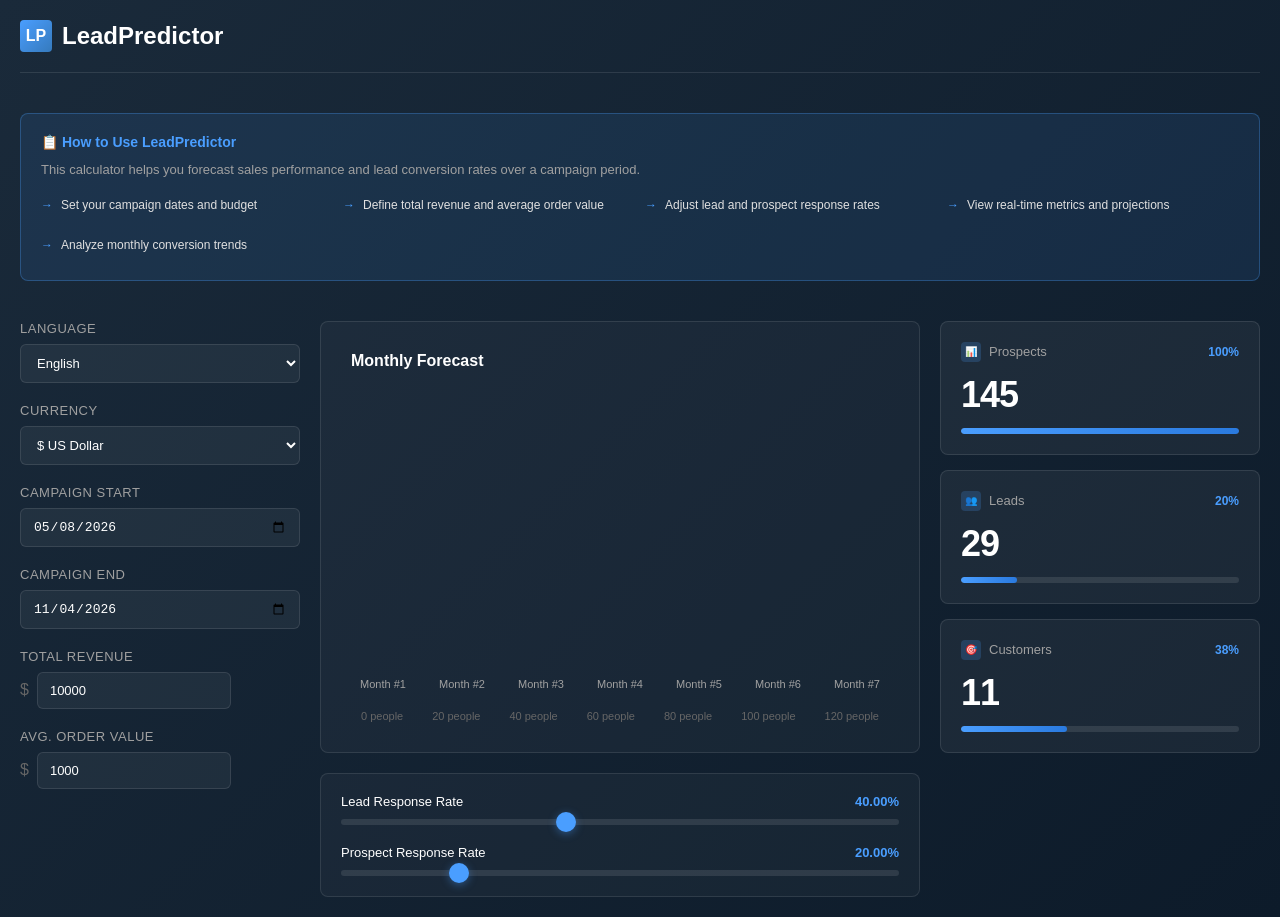
==== index.html @ 4d607fdd "Add: Extracted CSS, JavaScript and HTML into separate files" ====
<!DOCTYPE html>
<html lang="en">
<head>
    <meta charset="UTF-8">
    <meta name="viewport" content="width=device-width, initial-scale=1.0">
    <title>LeadPredictor - Sales Forecast Calculator</title>
    <link rel="stylesheet" href="index.css">
</head>
<body>
    <div class="container">
        <!-- Header -->
        <div class="header">
            <div class="header-icon">LP</div>
            <div class="header-title">LeadPredictor</div>
        </div>

        <!-- Instructions -->
        <div class="instructions-panel">
            <div class="instructions-title">📋 How to Use LeadPredictor</div>
            <div class="instructions-text">
                This calculator helps you forecast sales performance and lead conversion rates over a campaign period.
            </div>
            <ul class="instructions-list">
                <li>Set your campaign dates and budget</li>
                <li>Define total revenue and average order value</li>
                <li>Adjust lead and prospect response rates</li>
                <li>View real-time metrics and projections</li>
                <li>Analyze monthly conversion trends</li>
            </ul>
        </div>

        <!-- Left Panel: Controls -->
        <div class="left-panel">
            <div class="form-group">
                <label>Language</label>
                <select id="language">
                    <option value="en">English</option>
                    <option value="bg">Български</option>
                    <option value="de">Deutsch</option>
                </select>
            </div>

            <div class="form-group">
                <label>Currency</label>
                <select id="currency">
                    <option value="USD">$ US Dollar</option>
                    <option value="EUR">€ Euro</option>
                    <option value="GBP">£ British Pound</option>
                </select>
            </div>

            <div class="form-group">
                <label>Campaign Start</label>
                <input type="date" id="startDate" value="2026-05-08">
            </div>

            <div class="form-group">
                <label>Campaign End</label>
                <input type="date" id="endDate" value="2026-11-04">
            </div>

            <div class="form-group">
                <label>Total Revenue</label>
                <div style="display: flex; gap: 8px;">
                    <span style="display: flex; align-items: center; color: #666;">$</span>
                    <input type="number" id="totalRevenue" value="10000" step="100">
                </div>
            </div>

            <div class="form-group">
                <label>Avg. Order Value</label>
                <div style="display: flex; gap: 8px;">
                    <span style="display: flex; align-items: center; color: #666;">$</span>
                    <input type="number" id="avgOrderValue" value="1000" step="100">
                </div>
            </div>
        </div>

        <!-- Center Panel: Chart & Sliders -->
        <div class="center-panel">
            <div class="chart-container">
                <div class="chart-title">Monthly Forecast</div>
                <div class="chart" id="chart">
                    <!-- Generated by JavaScript -->
                </div>
                <div class="chart-axis">
                    <span>0 people</span>
                    <span>20 people</span>
                    <span>40 people</span>
                    <span>60 people</span>
                    <span>80 people</span>
                    <span>100 people</span>
                    <span>120 people</span>
                </div>
                <div class="chart-tooltip" id="tooltip"></div>
            </div>

            <div class="sliders-container">
                <div class="slider-group">
                    <div class="slider-label">
                        <span>Lead Response Rate</span>
                        <span class="slider-value" id="leadRateValue">40.00%</span>
                    </div>
                    <input type="range" id="leadResponseRate" min="0" max="100" value="40" step="1">
                </div>

                <div class="slider-group">
                    <div class="slider-label">
                        <span>Prospect Response Rate</span>
                        <span class="slider-value" id="prospectRateValue">20.00%</span>
                    </div>
                    <input type="range" id="prospectResponseRate" min="0" max="100" value="20" step="1">
                </div>
            </div>
        </div>

        <!-- Right Panel: Metrics -->
        <div class="right-panel">
            <div class="metric-card">
                <div class="metric-header">
                    <div class="metric-title">
                        <div class="metric-icon">📊</div>
                        Prospects
                    </div>
                    <div class="progress-percent" id="prospectsPercent">100%</div>
                </div>
                <div class="metric-value" id="prospectsValue">125</div>
                <div class="metric-progress">
                    <div class="progress-bar">
                        <div class="progress-fill" id="prospectsProgressFill" style="width: 100%;"></div>
                    </div>
                </div>
            </div>

            <div class="metric-card">
                <div class="metric-header">
                    <div class="metric-title">
                        <div class="metric-icon">👥</div>
                        Leads
                    </div>
                    <div class="progress-percent" id="leadsPercent">20%</div>
                </div>
                <div class="metric-value" id="leadsValue">25</div>
                <div class="metric-progress">
                    <div class="progress-bar">
                        <div class="progress-fill" id="leadsProgressFill" style="width: 20%;"></div>
                    </div>
                </div>
            </div>

            <div class="metric-card">
                <div class="metric-header">
                    <div class="metric-title">
                        <div class="metric-icon">🎯</div>
                        Customers
                    </div>
                    <div class="progress-percent" id="customersPercent">8%</div>
                </div>
                <div class="metric-value" id="customersValue">10</div>
                <div class="metric-progress">
                    <div class="progress-bar">
                        <div class="progress-fill" id="customersProgressFill" style="width: 8%;"></div>
                    </div>
                </div>
            </div>
        </div>
    </div>

    <script src="index.js"></script>
</body>
</html>
---- index.css ----
* {
    margin: 0;
    padding: 0;
    box-sizing: border-box;
}

body {
    font-family: -apple-system, BlinkMacSystemFont, 'Segoe UI', Roboto, Oxygen, Ubuntu, Cantarell, sans-serif;
    background: linear-gradient(135deg, #1a2a3a 0%, #0d1b2a 100%);
    color: #e0e0e0;
    padding: 20px;
    min-height: 100vh;
}

.container {
    display: grid;
    grid-template-columns: 280px 1fr 320px;
    gap: 20px;
    max-width: 1400px;
    margin: 0 auto;
}

/* Header */
.header {
    grid-column: 1 / -1;
    display: flex;
    align-items: center;
    gap: 10px;
    margin-bottom: 20px;
    padding-bottom: 20px;
    border-bottom: 1px solid rgba(255, 255, 255, 0.1);
}

.header-icon {
    width: 32px;
    height: 32px;
    background: linear-gradient(135deg, #4a9eff 0%, #357abd 100%);
    border-radius: 4px;
    display: flex;
    align-items: center;
    justify-content: center;
    font-weight: bold;
    color: white;
}

.header-title {
    font-size: 24px;
    font-weight: 600;
    color: white;
}

/* Left Panel - Controls */
.left-panel {
    display: flex;
    flex-direction: column;
    gap: 20px;
}

.form-group {
    display: flex;
    flex-direction: column;
    gap: 8px;
}

.form-group label {
    font-size: 13px;
    font-weight: 500;
    color: #a0a0a0;
    text-transform: uppercase;
    letter-spacing: 0.5px;
}

.form-group input,
.form-group select {
    padding: 10px 12px;
    background: rgba(255, 255, 255, 0.05);
    border: 1px solid rgba(255, 255, 255, 0.1);
    border-radius: 6px;
    color: white;
    font-size: 13px;
    transition: all 0.3s ease;
}

.form-group input:focus,
.form-group select:focus {
    outline: none;
    background: rgba(255, 255, 255, 0.1);
    border-color: #4a9eff;
    box-shadow: 0 0 0 3px rgba(74, 158, 255, 0.1);
}

.form-group input[type="date"] {
    cursor: pointer;
}

/* Center Panel - Chart */
.center-panel {
    display: flex;
    flex-direction: column;
    gap: 20px;
}

.chart-container {
    background: rgba(255, 255, 255, 0.03);
    border: 1px solid rgba(255, 255, 255, 0.1);
    border-radius: 8px;
    padding: 30px;
    flex: 1;
    display: flex;
    flex-direction: column;
}

.chart-title {
    font-size: 16px;
    font-weight: 600;
    margin-bottom: 20px;
    color: white;
}

.chart {
    display: flex;
    align-items: flex-end;
    justify-content: space-around;
    gap: 15px;
    flex: 1;
    min-height: 300px;
    position: relative;
}

.chart-bar {
    display: flex;
    flex-direction: column;
    align-items: center;
    gap: 8px;
    flex: 1;
    position: relative;
}

.bar-group {
    display: flex;
    gap: 3px;
    height: 100%;
    align-items: flex-end;
    width: 100%;
}

.bar-segment {
    flex: 1;
    border-radius: 4px 4px 0 0;
    transition: all 0.3s ease;
    cursor: pointer;
    position: relative;
}

.bar-segment:hover {
    opacity: 0.9;
    transform: scaleY(1.05);
}

.bar-segment.prospects {
    background: linear-gradient(180deg, #5a7a9a 0%, #3a5a7a 100%);
}

.bar-segment.leads {
    background: linear-gradient(180deg, #7a9aba 0%, #5a7aaa 100%);
}

.bar-segment.customers {
    background: linear-gradient(180deg, #9abaaa 0%, #7a9a9a 100%);
}

.bar-label {
    font-size: 11px;
    color: #a0a0a0;
    margin-top: 8px;
}

.chart-tooltip {
    position: absolute;
    background: rgba(0, 0, 0, 0.8);
    color: white;
    padding: 10px 12px;
    border-radius: 4px;
    font-size: 12px;
    pointer-events: none;
    white-space: nowrap;
    z-index: 10;
    display: none;
    box-shadow: 0 4px 12px rgba(0, 0, 0, 0.3);
}

.chart-tooltip.visible {
    display: block;
}

.chart-axis {
    display: flex;
    justify-content: space-between;
    margin-top: 20px;
    padding: 0 10px;
    font-size: 11px;
    color: #666;
}

/* Sliders Section */
.sliders-container {
    background: rgba(255, 255, 255, 0.03);
    border: 1px solid rgba(255, 255, 255, 0.1);
    border-radius: 8px;
    padding: 20px;
    display: flex;
    flex-direction: column;
    gap: 20px;
}

.slider-group {
    display: flex;
    flex-direction: column;
    gap: 10px;
}

.slider-label {
    font-size: 13px;
    font-weight: 500;
    color: white;
    display: flex;
    justify-content: space-between;
}

.slider-value {
    font-weight: 600;
    color: #4a9eff;
}

input[type="range"] {
    width: 100%;
    height: 6px;
    border-radius: 3px;
    background: rgba(255, 255, 255, 0.1);
    outline: none;
    -webkit-appearance: none;
    appearance: none;
}

input[type="range"]::-webkit-slider-thumb {
    -webkit-appearance: none;
    appearance: none;
    width: 20px;
    height: 20px;
    border-radius: 50%;
    background: #4a9eff;
    cursor: pointer;
    box-shadow: 0 2px 8px rgba(74, 158, 255, 0.4);
    transition: all 0.3s ease;
}

input[type="range"]::-webkit-slider-thumb:hover {
    transform: scale(1.2);
    box-shadow: 0 4px 12px rgba(74, 158, 255, 0.6);
}

input[type="range"]::-moz-range-thumb {
    width: 20px;
    height: 20px;
    border-radius: 50%;
    background: #4a9eff;
    cursor: pointer;
    border: none;
    box-shadow: 0 2px 8px rgba(74, 158, 255, 0.4);
    transition: all 0.3s ease;
}

input[type="range"]::-moz-range-thumb:hover {
    transform: scale(1.2);
    box-shadow: 0 4px 12px rgba(74, 158, 255, 0.6);
}

/* Right Panel - Metrics */
.right-panel {
    display: flex;
    flex-direction: column;
    gap: 15px;
}

.metric-card {
    background: rgba(255, 255, 255, 0.05);
    border: 1px solid rgba(255, 255, 255, 0.1);
    border-radius: 8px;
    padding: 20px;
    display: flex;
    flex-direction: column;
    gap: 12px;
    transition: all 0.3s ease;
}

.metric-card:hover {
    background: rgba(255, 255, 255, 0.08);
    border-color: rgba(255, 255, 255, 0.2);
}

.metric-header {
    display: flex;
    justify-content: space-between;
    align-items: center;
}

.metric-title {
    display: flex;
    align-items: center;
    gap: 8px;
    font-size: 13px;
    font-weight: 500;
    color: #a0a0a0;
}

.metric-icon {
    width: 20px;
    height: 20px;
    background: rgba(74, 158, 255, 0.2);
    border-radius: 4px;
    display: flex;
    align-items: center;
    justify-content: center;
    font-size: 10px;
}

.metric-value {
    font-size: 36px;
    font-weight: 700;
    color: white;
    letter-spacing: -1px;
}

.metric-progress {
    display: flex;
    align-items: center;
    gap: 10px;
}

.progress-bar {
    flex: 1;
    height: 6px;
    background: rgba(255, 255, 255, 0.1);
    border-radius: 3px;
    overflow: hidden;
}

.progress-fill {
    height: 100%;
    background: linear-gradient(90deg, #4a9eff 0%, #2a7adf 100%);
    border-radius: 3px;
    transition: width 0.5s ease;
}

.progress-percent {
    font-size: 12px;
    font-weight: 600;
    color: #4a9eff;
    min-width: 35px;
    text-align: right;
}

/* Responsive Design */
@media (max-width: 1200px) {
    .container {
        grid-template-columns: 250px 1fr 280px;
    }
}

@media (max-width: 768px) {
    .container {
        grid-template-columns: 1fr;
    }

    .left-panel,
    .center-panel,
    .right-panel {
        min-width: 0;
    }

    .header {
        grid-column: 1;
    }

    .chart {
        min-height: 250px;
    }
}

/* Instructions Panel */
.instructions-panel {
    grid-column: 1 / -1;
    background: rgba(74, 158, 255, 0.1);
    border: 1px solid rgba(74, 158, 255, 0.3);
    border-radius: 8px;
    padding: 20px;
    margin-bottom: 20px;
}

.instructions-title {
    font-size: 14px;
    font-weight: 600;
    color: #4a9eff;
    margin-bottom: 10px;
}

.instructions-text {
    font-size: 13px;
    color: #a0a0a0;
    line-height: 1.5;
}

.instructions-list {
    list-style: none;
    padding-left: 0;
    margin-top: 10px;
    display: grid;
    grid-template-columns: repeat(auto-fit, minmax(250px, 1fr));
    gap: 10px;
}

.instructions-list li {
    padding: 8px 0;
    padding-left: 20px;
    position: relative;
    font-size: 12px;
}

.instructions-list li:before {
    content: "→";
    position: absolute;
    left: 0;
    color: #4a9eff;
}
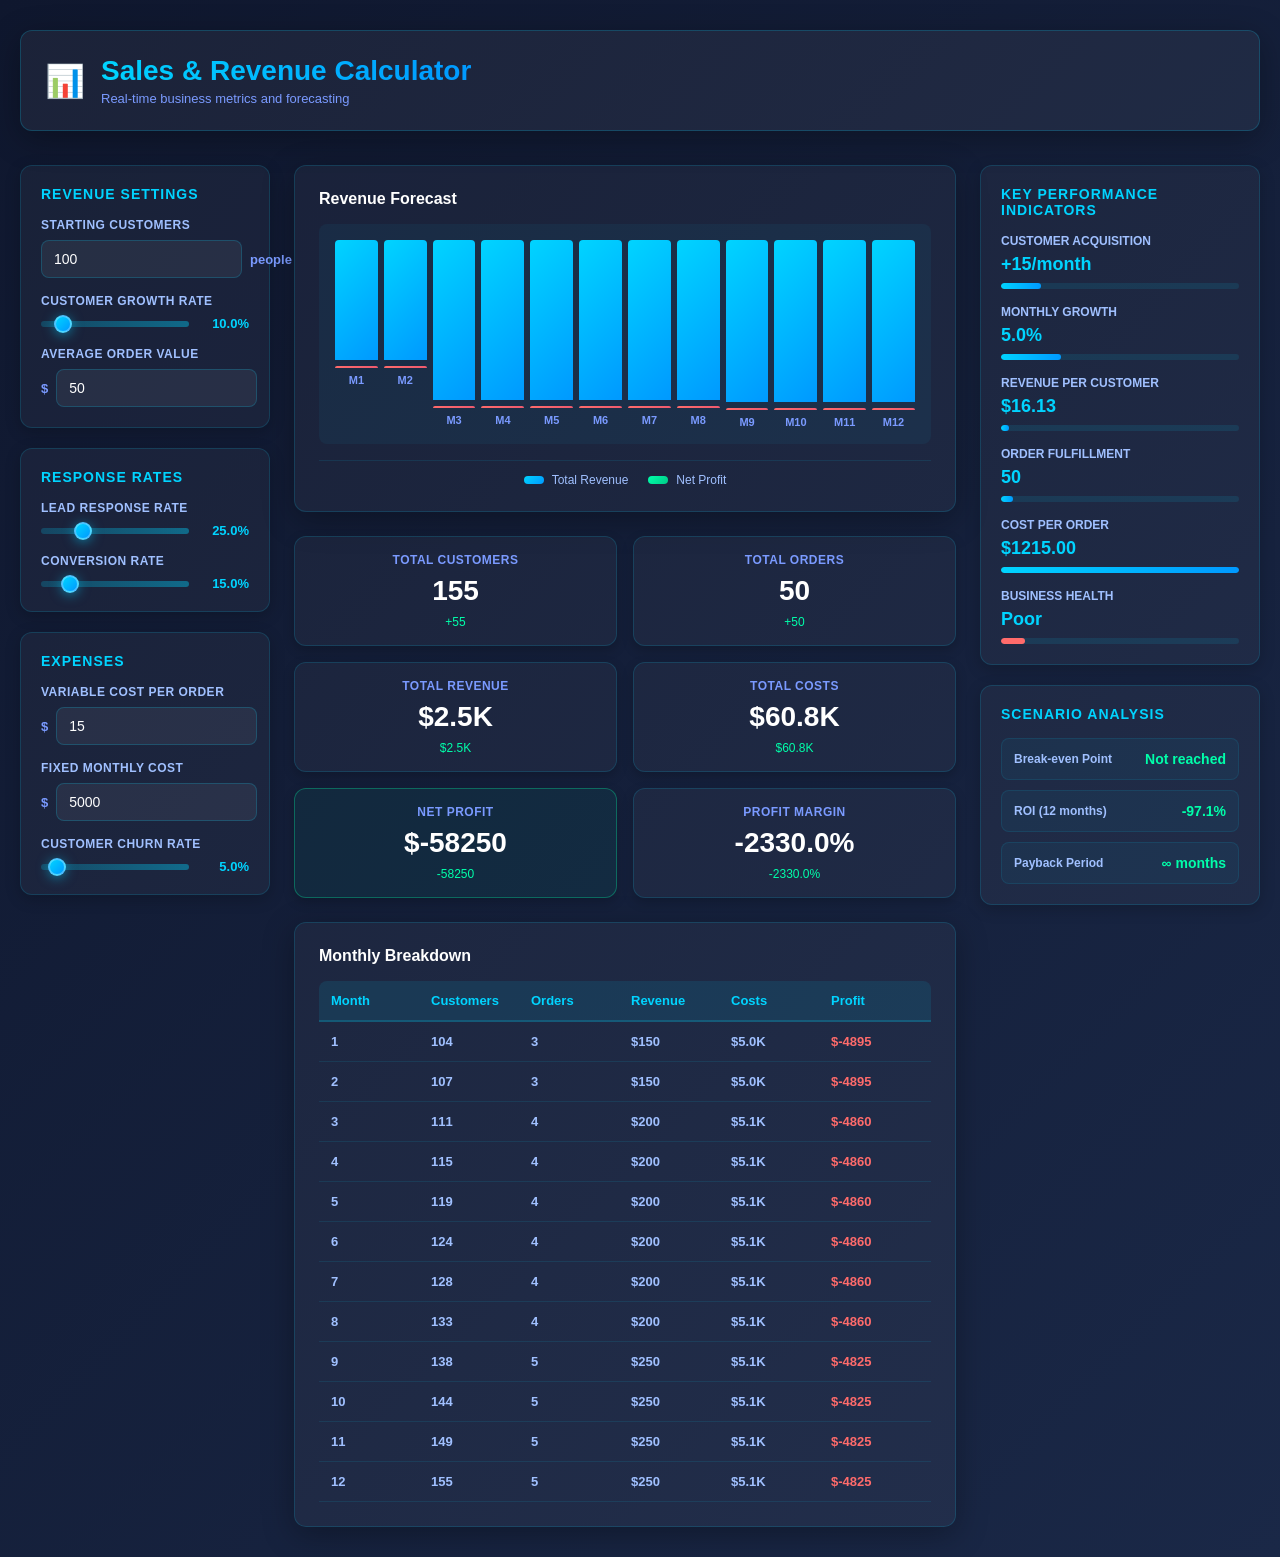
==== commit 5867dc64: "Add advanced sales calculator with real-time metrics and KPIs" ====
--- a/index.html
+++ b/index.html
@@ -3,164 +3,226 @@
 <head>
     <meta charset="UTF-8">
     <meta name="viewport" content="width=device-width, initial-scale=1.0">
-    <title>LeadPredictor - Sales Forecast Calculator</title>
+    <title>Advanced Sales Calculator</title>
     <link rel="stylesheet" href="index.css">
 </head>
 <body>
     <div class="container">
         <!-- Header -->
         <div class="header">
-            <div class="header-icon">LP</div>
-            <div class="header-title">LeadPredictor</div>
-        </div>
-
-        <!-- Instructions -->
-        <div class="instructions-panel">
-            <div class="instructions-title">📋 How to Use LeadPredictor</div>
-            <div class="instructions-text">
-                This calculator helps you forecast sales performance and lead conversion rates over a campaign period.
-            </div>
-            <ul class="instructions-list">
-                <li>Set your campaign dates and budget</li>
-                <li>Define total revenue and average order value</li>
-                <li>Adjust lead and prospect response rates</li>
-                <li>View real-time metrics and projections</li>
-                <li>Analyze monthly conversion trends</li>
-            </ul>
-        </div>
-
-        <!-- Left Panel: Controls -->
+            <div class="header-icon">📊</div>
+            <div class="header-content">
+                <h1>Sales & Revenue Calculator</h1>
+                <p>Real-time business metrics and forecasting</p>
+            </div>
+        </div>
+
+        <!-- Left Panel - Controls -->
         <div class="left-panel">
-            <div class="form-group">
-                <label>Language</label>
-                <select id="language">
-                    <option value="en">English</option>
-                    <option value="bg">Български</option>
-                    <option value="de">Deutsch</option>
-                </select>
-            </div>
-
-            <div class="form-group">
-                <label>Currency</label>
-                <select id="currency">
-                    <option value="USD">$ US Dollar</option>
-                    <option value="EUR">€ Euro</option>
-                    <option value="GBP">£ British Pound</option>
-                </select>
-            </div>
-
-            <div class="form-group">
-                <label>Campaign Start</label>
-                <input type="date" id="startDate" value="2026-05-08">
-            </div>
-
-            <div class="form-group">
-                <label>Campaign End</label>
-                <input type="date" id="endDate" value="2026-11-04">
-            </div>
-
-            <div class="form-group">
-                <label>Total Revenue</label>
-                <div style="display: flex; gap: 8px;">
-                    <span style="display: flex; align-items: center; color: #666;">$</span>
-                    <input type="number" id="totalRevenue" value="10000" step="100">
-                </div>
-            </div>
-
-            <div class="form-group">
-                <label>Avg. Order Value</label>
-                <div style="display: flex; gap: 8px;">
-                    <span style="display: flex; align-items: center; color: #666;">$</span>
-                    <input type="number" id="avgOrderValue" value="1000" step="100">
-                </div>
-            </div>
-        </div>
-
-        <!-- Center Panel: Chart & Sliders -->
+            <div class="panel-section">
+                <h3>Revenue Settings</h3>
+                <div class="form-group">
+                    <label>Starting Customers</label>
+                    <div class="input-wrapper">
+                        <input type="number" id="launchingCustomers" value="100" min="1">
+                        <span class="unit">people</span>
+                    </div>
+                </div>
+                <div class="form-group">
+                    <label>Customer Growth Rate</label>
+                    <div class="slider-container">
+                        <input type="range" id="customerGrowthRate" min="0" max="100" value="10" step="0.1">
+                        <span class="value-display" id="growthRateDisplay">10.0%</span>
+                    </div>
+                </div>
+                <div class="form-group">
+                    <label>Average Order Value</label>
+                    <div class="input-wrapper">
+                        <span class="currency">$</span>
+                        <input type="number" id="avgOrderValue" value="50" min="1" step="1">
+                    </div>
+                </div>
+            </div>
+
+            <div class="panel-section">
+                <h3>Response Rates</h3>
+                <div class="form-group">
+                    <label>Lead Response Rate</label>
+                    <div class="slider-container">
+                        <input type="range" id="leadResponseRate" min="0" max="100" value="25" step="0.1">
+                        <span class="value-display" id="leadRateDisplay">25.0%</span>
+                    </div>
+                </div>
+                <div class="form-group">
+                    <label>Conversion Rate</label>
+                    <div class="slider-container">
+                        <input type="range" id="conversionRate" min="0" max="100" value="15" step="0.1">
+                        <span class="value-display" id="conversionRateDisplay">15.0%</span>
+                    </div>
+                </div>
+            </div>
+
+            <div class="panel-section">
+                <h3>Expenses</h3>
+                <div class="form-group">
+                    <label>Variable Cost Per Order</label>
+                    <div class="input-wrapper">
+                        <span class="currency">$</span>
+                        <input type="number" id="variableCost" value="15" min="0" step="1">
+                    </div>
+                </div>
+                <div class="form-group">
+                    <label>Fixed Monthly Cost</label>
+                    <div class="input-wrapper">
+                        <span class="currency">$</span>
+                        <input type="number" id="fixedCost" value="5000" min="0" step="100">
+                    </div>
+                </div>
+                <div class="form-group">
+                    <label>Customer Churn Rate</label>
+                    <div class="slider-container">
+                        <input type="range" id="churnRate" min="0" max="100" value="5" step="0.1">
+                        <span class="value-display" id="churnRateDisplay">5.0%</span>
+                    </div>
+                </div>
+            </div>
+        </div>
+
+        <!-- Center Panel - Chart & Analysis -->
         <div class="center-panel">
-            <div class="chart-container">
-                <div class="chart-title">Monthly Forecast</div>
-                <div class="chart" id="chart">
-                    <!-- Generated by JavaScript -->
-                </div>
-                <div class="chart-axis">
-                    <span>0 people</span>
-                    <span>20 people</span>
-                    <span>40 people</span>
-                    <span>60 people</span>
-                    <span>80 people</span>
-                    <span>100 people</span>
-                    <span>120 people</span>
-                </div>
-                <div class="chart-tooltip" id="tooltip"></div>
-            </div>
-
-            <div class="sliders-container">
-                <div class="slider-group">
-                    <div class="slider-label">
-                        <span>Lead Response Rate</span>
-                        <span class="slider-value" id="leadRateValue">40.00%</span>
-                    </div>
-                    <input type="range" id="leadResponseRate" min="0" max="100" value="40" step="1">
-                </div>
-
-                <div class="slider-group">
-                    <div class="slider-label">
-                        <span>Prospect Response Rate</span>
-                        <span class="slider-value" id="prospectRateValue">20.00%</span>
-                    </div>
-                    <input type="range" id="prospectResponseRate" min="0" max="100" value="20" step="1">
-                </div>
-            </div>
-        </div>
-
-        <!-- Right Panel: Metrics -->
+            <div class="chart-section">
+                <h3>Revenue Forecast</h3>
+                <div class="chart-container">
+                    <div class="chart" id="revenueChart"></div>
+                </div>
+                <div class="chart-legend">
+                    <div class="legend-item">
+                        <div class="legend-color" style="background: linear-gradient(135deg, #00d4ff, #0099ff);"></div>
+                        <span>Total Revenue</span>
+                    </div>
+                    <div class="legend-item">
+                        <div class="legend-color" style="background: linear-gradient(135deg, #00ffaa, #00cc88);"></div>
+                        <span>Net Profit</span>
+                    </div>
+                </div>
+            </div>
+
+            <div class="metrics-grid">
+                <div class="metric-box">
+                    <div class="metric-label">Total Customers</div>
+                    <div class="metric-value" id="totalCustomers">100</div>
+                    <div class="metric-change" id="totalCustomersChange">+10%</div>
+                </div>
+                <div class="metric-box">
+                    <div class="metric-label">Total Orders</div>
+                    <div class="metric-value" id="totalOrders">0</div>
+                    <div class="metric-change" id="totalOrdersChange">0</div>
+                </div>
+                <div class="metric-box">
+                    <div class="metric-label">Total Revenue</div>
+                    <div class="metric-value" id="totalRevenue">$0</div>
+                    <div class="metric-change" id="totalRevenueChange">$0</div>
+                </div>
+                <div class="metric-box">
+                    <div class="metric-label">Total Costs</div>
+                    <div class="metric-value" id="totalCosts">$0</div>
+                    <div class="metric-change" id="totalCostsChange">$0</div>
+                </div>
+                <div class="metric-box profitable">
+                    <div class="metric-label">Net Profit</div>
+                    <div class="metric-value" id="netProfit">$0</div>
+                    <div class="metric-change" id="netProfitChange">0%</div>
+                </div>
+                <div class="metric-box">
+                    <div class="metric-label">Profit Margin</div>
+                    <div class="metric-value" id="profitMargin">0%</div>
+                    <div class="metric-change" id="profitMarginChange">0%</div>
+                </div>
+            </div>
+
+            <div class="monthly-breakdown">
+                <h3>Monthly Breakdown</h3>
+                <div class="breakdown-table">
+                    <div class="breakdown-header">
+                        <div>Month</div>
+                        <div>Customers</div>
+                        <div>Orders</div>
+                        <div>Revenue</div>
+                        <div>Costs</div>
+                        <div>Profit</div>
+                    </div>
+                    <div id="monthlyDataContainer"></div>
+                </div>
+            </div>
+        </div>
+
+        <!-- Right Panel - KPIs -->
         <div class="right-panel">
-            <div class="metric-card">
-                <div class="metric-header">
-                    <div class="metric-title">
-                        <div class="metric-icon">📊</div>
-                        Prospects
-                    </div>
-                    <div class="progress-percent" id="prospectsPercent">100%</div>
-                </div>
-                <div class="metric-value" id="prospectsValue">125</div>
-                <div class="metric-progress">
-                    <div class="progress-bar">
-                        <div class="progress-fill" id="prospectsProgressFill" style="width: 100%;"></div>
-                    </div>
-                </div>
-            </div>
-
-            <div class="metric-card">
-                <div class="metric-header">
-                    <div class="metric-title">
-                        <div class="metric-icon">👥</div>
-                        Leads
-                    </div>
-                    <div class="progress-percent" id="leadsPercent">20%</div>
-                </div>
-                <div class="metric-value" id="leadsValue">25</div>
-                <div class="metric-progress">
-                    <div class="progress-bar">
-                        <div class="progress-fill" id="leadsProgressFill" style="width: 20%;"></div>
-                    </div>
-                </div>
-            </div>
-
-            <div class="metric-card">
-                <div class="metric-header">
-                    <div class="metric-title">
-                        <div class="metric-icon">🎯</div>
-                        Customers
-                    </div>
-                    <div class="progress-percent" id="customersPercent">8%</div>
-                </div>
-                <div class="metric-value" id="customersValue">10</div>
-                <div class="metric-progress">
-                    <div class="progress-bar">
-                        <div class="progress-fill" id="customersProgressFill" style="width: 8%;"></div>
-                    </div>
+            <div class="kpi-section">
+                <h3>Key Performance Indicators</h3>
+                
+                <div class="kpi-item">
+                    <div class="kpi-label">Customer Acquisition</div>
+                    <div class="kpi-value" id="kpiAcquisition">+10/month</div>
+                    <div class="kpi-bar">
+                        <div class="kpi-fill" id="kpiAcquisitionBar" style="width: 30%;"></div>
+                    </div>
+                </div>
+
+                <div class="kpi-item">
+                    <div class="kpi-label">Monthly Growth</div>
+                    <div class="kpi-value" id="kpiGrowth">+10.0%</div>
+                    <div class="kpi-bar">
+                        <div class="kpi-fill" id="kpiGrowthBar" style="width: 20%;"></div>
+                    </div>
+                </div>
+
+                <div class="kpi-item">
+                    <div class="kpi-label">Revenue Per Customer</div>
+                    <div class="kpi-value" id="kpiRevenuePerCustomer">$0.00</div>
+                    <div class="kpi-bar">
+                        <div class="kpi-fill" id="kpiRevenuePerCustomerBar" style="width: 40%;"></div>
+                    </div>
+                </div>
+
+                <div class="kpi-item">
+                    <div class="kpi-label">Order Fulfillment</div>
+                    <div class="kpi-value" id="kpiFulfillment">0</div>
+                    <div class="kpi-bar">
+                        <div class="kpi-fill" id="kpiFulfillmentBar" style="width: 0%;"></div>
+                    </div>
+                </div>
+
+                <div class="kpi-item">
+                    <div class="kpi-label">Cost per Order</div>
+                    <div class="kpi-value" id="kpiCostPerOrder">$15.00</div>
+                    <div class="kpi-bar">
+                        <div class="kpi-fill" id="kpiCostPerOrderBar" style="width: 30%;"></div>
+                    </div>
+                </div>
+
+                <div class="kpi-item">
+                    <div class="kpi-label">Business Health</div>
+                    <div class="kpi-value" id="kpiHealth">Poor</div>
+                    <div class="kpi-bar">
+                        <div class="kpi-fill" id="kpiHealthBar" style="width: 20%; background: #ff6b6b;"></div>
+                    </div>
+                </div>
+            </div>
+
+            <div class="kpi-section">
+                <h3>Scenario Analysis</h3>
+                <div class="scenario-item">
+                    <div class="scenario-label">Break-even Point</div>
+                    <div class="scenario-value" id="breakEvenValue">Not reached</div>
+                </div>
+                <div class="scenario-item">
+                    <div class="scenario-label">ROI (12 months)</div>
+                    <div class="scenario-value" id="roiValue">0%</div>
+                </div>
+                <div class="scenario-item">
+                    <div class="scenario-label">Payback Period</div>
+                    <div class="scenario-value" id="paybackValue">∞ months</div>
                 </div>
             </div>
         </div>
--- a/index.css
+++ b/index.css
@@ -5,18 +5,18 @@
 }
 
 body {
-    font-family: -apple-system, BlinkMacSystemFont, 'Segoe UI', Roboto, Oxygen, Ubuntu, Cantarell, sans-serif;
-    background: linear-gradient(135deg, #1a2a3a 0%, #0d1b2a 100%);
+    font-family: -apple-system, BlinkMacSystemFont, 'Segoe UI', Roboto, sans-serif;
+    background: linear-gradient(135deg, #0f172e 0%, #1a2847 100%);
     color: #e0e0e0;
-    padding: 20px;
+    padding: 30px 20px;
     min-height: 100vh;
 }
 
 .container {
     display: grid;
     grid-template-columns: 280px 1fr 320px;
-    gap: 20px;
-    max-width: 1400px;
+    gap: 24px;
+    max-width: 1800px;
     margin: 0 auto;
 }
 
@@ -25,345 +25,473 @@
     grid-column: 1 / -1;
     display: flex;
     align-items: center;
-    gap: 10px;
-    margin-bottom: 20px;
-    padding-bottom: 20px;
-    border-bottom: 1px solid rgba(255, 255, 255, 0.1);
+    gap: 16px;
+    margin-bottom: 10px;
+    padding: 24px;
+    background: rgba(255, 255, 255, 0.05);
+    border: 1.5px solid rgba(0, 212, 255, 0.2);
+    border-radius: 12px;
+    box-shadow: 0 8px 32px rgba(0, 0, 0, 0.3);
 }
 
 .header-icon {
-    width: 32px;
-    height: 32px;
-    background: linear-gradient(135deg, #4a9eff 0%, #357abd 100%);
-    border-radius: 4px;
-    display: flex;
-    align-items: center;
-    justify-content: center;
-    font-weight: bold;
-    color: white;
-}
-
-.header-title {
-    font-size: 24px;
-    font-weight: 600;
-    color: white;
-}
-
-/* Left Panel - Controls */
+    font-size: 32px;
+}
+
+.header-content h1 {
+    font-size: 28px;
+    font-weight: 700;
+    background: linear-gradient(90deg, #00d4ff, #0099ff);
+    -webkit-background-clip: text;
+    -webkit-text-fill-color: transparent;
+    background-clip: text;
+}
+
+.header-content p {
+    font-size: 13px;
+    color: #7a9aff;
+    margin-top: 4px;
+}
+
+/* Left Panel */
 .left-panel {
     display: flex;
     flex-direction: column;
     gap: 20px;
 }
 
+.panel-section {
+    background: rgba(255, 255, 255, 0.04);
+    border: 1.5px solid rgba(0, 212, 255, 0.15);
+    border-radius: 12px;
+    padding: 20px;
+    box-shadow: 0 4px 16px rgba(0, 0, 0, 0.2);
+}
+
+.panel-section h3 {
+    font-size: 14px;
+    font-weight: 600;
+    color: #00d4ff;
+    margin-bottom: 16px;
+    text-transform: uppercase;
+    letter-spacing: 1px;
+}
+
 .form-group {
-    display: flex;
-    flex-direction: column;
-    gap: 8px;
+    margin-bottom: 16px;
+}
+
+.form-group:last-child {
+    margin-bottom: 0;
 }
 
 .form-group label {
-    font-size: 13px;
-    font-weight: 500;
-    color: #a0a0a0;
+    display: block;
+    font-size: 12px;
+    font-weight: 600;
+    color: #a0c0ff;
+    margin-bottom: 8px;
     text-transform: uppercase;
     letter-spacing: 0.5px;
 }
 
-.form-group input,
-.form-group select {
+.input-wrapper {
+    display: flex;
+    align-items: center;
+    gap: 8px;
+}
+
+.input-wrapper input {
+    flex: 1;
     padding: 10px 12px;
-    background: rgba(255, 255, 255, 0.05);
-    border: 1px solid rgba(255, 255, 255, 0.1);
-    border-radius: 6px;
+    background: rgba(255, 255, 255, 0.06);
+    border: 1.5px solid rgba(0, 212, 255, 0.2);
+    border-radius: 8px;
     color: white;
+    font-size: 14px;
+    transition: all 0.3s ease;
+}
+
+.input-wrapper input:focus {
+    outline: none;
+    background: rgba(0, 212, 255, 0.1);
+    border-color: #00d4ff;
+    box-shadow: 0 0 0 3px rgba(0, 212, 255, 0.15);
+}
+
+.input-wrapper .currency,
+.input-wrapper .unit {
     font-size: 13px;
+    color: #7a9aff;
+    font-weight: 600;
+}
+
+.slider-container {
+    display: flex;
+    align-items: center;
+    gap: 10px;
+}
+
+.slider-container input[type="range"] {
+    flex: 1;
+    height: 6px;
+    border-radius: 3px;
+    background: linear-gradient(90deg, rgba(0, 212, 255, 0.2) 0%, rgba(0, 212, 255, 0.4) 100%);
+    outline: none;
+    -webkit-appearance: none;
+    appearance: none;
+    cursor: pointer;
+}
+
+.slider-container input[type="range"]::-webkit-slider-thumb {
+    -webkit-appearance: none;
+    appearance: none;
+    width: 18px;
+    height: 18px;
+    border-radius: 50%;
+    background: linear-gradient(135deg, #00d4ff, #0099ff);
+    cursor: pointer;
+    box-shadow: 0 2px 12px rgba(0, 212, 255, 0.5);
     transition: all 0.3s ease;
-}
-
-.form-group input:focus,
-.form-group select:focus {
-    outline: none;
-    background: rgba(255, 255, 255, 0.1);
-    border-color: #4a9eff;
-    box-shadow: 0 0 0 3px rgba(74, 158, 255, 0.1);
-}
-
-.form-group input[type="date"] {
+    border: 2px solid rgba(255, 255, 255, 0.3);
+}
+
+.slider-container input[type="range"]::-webkit-slider-thumb:hover {
+    transform: scale(1.2);
+    box-shadow: 0 4px 16px rgba(0, 212, 255, 0.7);
+}
+
+.slider-container input[type="range"]::-moz-range-thumb {
+    width: 18px;
+    height: 18px;
+    border-radius: 50%;
+    background: linear-gradient(135deg, #00d4ff, #0099ff);
     cursor: pointer;
-}
-
-/* Center Panel - Chart */
+    border: 2px solid rgba(255, 255, 255, 0.3);
+    box-shadow: 0 2px 12px rgba(0, 212, 255, 0.5);
+    transition: all 0.3s ease;
+}
+
+.slider-container input[type="range"]::-moz-range-track {
+    background: transparent;
+    border: none;
+}
+
+.value-display {
+    min-width: 50px;
+    text-align: right;
+    font-size: 13px;
+    font-weight: 700;
+    color: #00d4ff;
+}
+
+/* Center Panel */
 .center-panel {
     display: flex;
     flex-direction: column;
-    gap: 20px;
+    gap: 24px;
+}
+
+.chart-section {
+    background: rgba(255, 255, 255, 0.04);
+    border: 1.5px solid rgba(0, 212, 255, 0.15);
+    border-radius: 12px;
+    padding: 24px;
+    box-shadow: 0 8px 32px rgba(0, 0, 0, 0.3);
+}
+
+.chart-section h3 {
+    font-size: 16px;
+    font-weight: 600;
+    color: white;
+    margin-bottom: 16px;
 }
 
 .chart-container {
-    background: rgba(255, 255, 255, 0.03);
-    border: 1px solid rgba(255, 255, 255, 0.1);
-    border-radius: 8px;
-    padding: 30px;
-    flex: 1;
-    display: flex;
-    flex-direction: column;
-}
-
-.chart-title {
-    font-size: 16px;
-    font-weight: 600;
-    margin-bottom: 20px;
-    color: white;
-}
-
-.chart {
     display: flex;
     align-items: flex-end;
     justify-content: space-around;
-    gap: 15px;
+    gap: 6px;
+    height: 220px;
+    margin-bottom: 16px;
+    padding: 16px;
+    background: rgba(0, 212, 255, 0.05);
+    border-radius: 8px;
+}
+
+.chart {
+    width: 100%;
+    height: 100%;
+    display: flex;
+    align-items: flex-end;
+    justify-content: space-around;
+    gap: 6px;
+}
+
+.chart-bar-group {
     flex: 1;
-    min-height: 300px;
-    position: relative;
-}
-
-.chart-bar {
     display: flex;
     flex-direction: column;
     align-items: center;
-    gap: 8px;
-    flex: 1;
-    position: relative;
-}
-
-.bar-group {
-    display: flex;
-    gap: 3px;
+    gap: 6px;
     height: 100%;
-    align-items: flex-end;
+}
+
+.chart-bar {
     width: 100%;
-}
-
-.bar-segment {
-    flex: 1;
     border-radius: 4px 4px 0 0;
     transition: all 0.3s ease;
     cursor: pointer;
-    position: relative;
-}
-
-.bar-segment:hover {
-    opacity: 0.9;
-    transform: scaleY(1.05);
-}
-
-.bar-segment.prospects {
-    background: linear-gradient(180deg, #5a7a9a 0%, #3a5a7a 100%);
-}
-
-.bar-segment.leads {
-    background: linear-gradient(180deg, #7a9aba 0%, #5a7aaa 100%);
-}
-
-.bar-segment.customers {
-    background: linear-gradient(180deg, #9abaaa 0%, #7a9a9a 100%);
-}
-
-.bar-label {
+    min-height: 2px;
+}
+
+.revenue-bar {
+    background: linear-gradient(135deg, #00d4ff, #0099ff);
+}
+
+.revenue-bar:hover {
+    opacity: 0.8;
+    transform: translateY(-4px);
+}
+
+.profit-bar {
+    background: linear-gradient(135deg, #00ffaa, #00cc88);
+}
+
+.profit-bar:hover {
+    opacity: 0.8;
+}
+
+.chart-label {
     font-size: 11px;
-    color: #a0a0a0;
-    margin-top: 8px;
-}
-
-.chart-tooltip {
-    position: absolute;
-    background: rgba(0, 0, 0, 0.8);
+    color: #7a9aff;
+    font-weight: 600;
+}
+
+.chart-legend {
+    display: flex;
+    gap: 20px;
+    justify-content: center;
+    padding-top: 12px;
+    border-top: 1px solid rgba(0, 212, 255, 0.1);
+}
+
+.legend-item {
+    display: flex;
+    align-items: center;
+    gap: 8px;
+    font-size: 12px;
+    color: #a0c0ff;
+}
+
+.legend-color {
+    width: 20px;
+    height: 8px;
+    border-radius: 4px;
+}
+
+/* Metrics Grid */
+.metrics-grid {
+    display: grid;
+    grid-template-columns: repeat(3, 1fr);
+    gap: 16px;
+}
+
+.metric-box {
+    background: rgba(255, 255, 255, 0.04);
+    border: 1.5px solid rgba(0, 212, 255, 0.15);
+    border-radius: 12px;
+    padding: 16px;
+    text-align: center;
+    transition: all 0.3s ease;
+    box-shadow: 0 4px 12px rgba(0, 0, 0, 0.2);
+}
+
+.metric-box:hover {
+    background: rgba(0, 212, 255, 0.08);
+    border-color: rgba(0, 212, 255, 0.3);
+    transform: translateY(-4px);
+}
+
+.metric-box.profitable {
+    border-color: rgba(0, 255, 170, 0.3);
+    background: rgba(0, 255, 170, 0.05);
+}
+
+.metric-label {
+    font-size: 12px;
+    color: #7a9aff;
+    margin-bottom: 8px;
+    text-transform: uppercase;
+    font-weight: 600;
+    letter-spacing: 0.5px;
+}
+
+.metric-value {
+    font-size: 28px;
+    font-weight: 700;
     color: white;
-    padding: 10px 12px;
-    border-radius: 4px;
+    margin-bottom: 8px;
+}
+
+.metric-change {
     font-size: 12px;
-    pointer-events: none;
-    white-space: nowrap;
-    z-index: 10;
-    display: none;
-    box-shadow: 0 4px 12px rgba(0, 0, 0, 0.3);
-}
-
-.chart-tooltip.visible {
-    display: block;
-}
-
-.chart-axis {
-    display: flex;
-    justify-content: space-between;
-    margin-top: 20px;
-    padding: 0 10px;
-    font-size: 11px;
-    color: #666;
-}
-
-/* Sliders Section */
-.sliders-container {
-    background: rgba(255, 255, 255, 0.03);
-    border: 1px solid rgba(255, 255, 255, 0.1);
-    border-radius: 8px;
-    padding: 20px;
+    color: #00ffaa;
+}
+
+/* Monthly Breakdown */
+.monthly-breakdown {
+    background: rgba(255, 255, 255, 0.04);
+    border: 1.5px solid rgba(0, 212, 255, 0.15);
+    border-radius: 12px;
+    padding: 24px;
+    box-shadow: 0 8px 32px rgba(0, 0, 0, 0.3);
+}
+
+.monthly-breakdown h3 {
+    font-size: 16px;
+    font-weight: 600;
+    color: white;
+    margin-bottom: 16px;
+}
+
+.breakdown-table {
+    overflow-x: auto;
+}
+
+.breakdown-header,
+.breakdown-row {
+    display: grid;
+    grid-template-columns: repeat(6, 1fr);
+    gap: 12px;
+    padding: 12px;
+    font-size: 13px;
+    font-weight: 600;
+}
+
+.breakdown-header {
+    background: rgba(0, 212, 255, 0.1);
+    border-bottom: 2px solid rgba(0, 212, 255, 0.2);
+    color: #00d4ff;
+    border-radius: 8px 8px 0 0;
+}
+
+.breakdown-row {
+    border-bottom: 1px solid rgba(0, 212, 255, 0.1);
+    color: #a0c0ff;
+    transition: all 0.3s ease;
+}
+
+.breakdown-row:hover {
+    background: rgba(0, 212, 255, 0.05);
+}
+
+.breakdown-row .profit {
+    color: #00ffaa;
+    font-weight: 700;
+}
+
+.breakdown-row .loss {
+    color: #ff6b6b;
+    font-weight: 700;
+}
+
+/* Right Panel - KPIs */
+.right-panel {
     display: flex;
     flex-direction: column;
     gap: 20px;
 }
 
-.slider-group {
-    display: flex;
-    flex-direction: column;
-    gap: 10px;
-}
-
-.slider-label {
-    font-size: 13px;
-    font-weight: 500;
-    color: white;
-    display: flex;
-    justify-content: space-between;
-}
-
-.slider-value {
-    font-weight: 600;
-    color: #4a9eff;
-}
-
-input[type="range"] {
-    width: 100%;
+.kpi-section {
+    background: rgba(255, 255, 255, 0.04);
+    border: 1.5px solid rgba(0, 212, 255, 0.15);
+    border-radius: 12px;
+    padding: 20px;
+    box-shadow: 0 4px 16px rgba(0, 0, 0, 0.2);
+}
+
+.kpi-section h3 {
+    font-size: 14px;
+    font-weight: 600;
+    color: #00d4ff;
+    margin-bottom: 16px;
+    text-transform: uppercase;
+    letter-spacing: 1px;
+}
+
+.kpi-item {
+    margin-bottom: 16px;
+}
+
+.kpi-item:last-child {
+    margin-bottom: 0;
+}
+
+.kpi-label {
+    font-size: 12px;
+    color: #a0c0ff;
+    margin-bottom: 6px;
+    font-weight: 600;
+    text-transform: uppercase;
+}
+
+.kpi-value {
+    font-size: 18px;
+    font-weight: 700;
+    color: #00d4ff;
+    margin-bottom: 8px;
+}
+
+.kpi-bar {
     height: 6px;
+    background: rgba(0, 212, 255, 0.1);
     border-radius: 3px;
-    background: rgba(255, 255, 255, 0.1);
-    outline: none;
-    -webkit-appearance: none;
-    appearance: none;
-}
-
-input[type="range"]::-webkit-slider-thumb {
-    -webkit-appearance: none;
-    appearance: none;
-    width: 20px;
-    height: 20px;
-    border-radius: 50%;
-    background: #4a9eff;
-    cursor: pointer;
-    box-shadow: 0 2px 8px rgba(74, 158, 255, 0.4);
-    transition: all 0.3s ease;
-}
-
-input[type="range"]::-webkit-slider-thumb:hover {
-    transform: scale(1.2);
-    box-shadow: 0 4px 12px rgba(74, 158, 255, 0.6);
-}
-
-input[type="range"]::-moz-range-thumb {
-    width: 20px;
-    height: 20px;
-    border-radius: 50%;
-    background: #4a9eff;
-    cursor: pointer;
-    border: none;
-    box-shadow: 0 2px 8px rgba(74, 158, 255, 0.4);
-    transition: all 0.3s ease;
-}
-
-input[type="range"]::-moz-range-thumb:hover {
-    transform: scale(1.2);
-    box-shadow: 0 4px 12px rgba(74, 158, 255, 0.6);
-}
-
-/* Right Panel - Metrics */
-.right-panel {
-    display: flex;
-    flex-direction: column;
-    gap: 15px;
-}
-
-.metric-card {
-    background: rgba(255, 255, 255, 0.05);
-    border: 1px solid rgba(255, 255, 255, 0.1);
+    overflow: hidden;
+}
+
+.kpi-fill {
+    height: 100%;
+    background: linear-gradient(90deg, #00d4ff, #0099ff);
+    border-radius: 3px;
+    transition: width 0.5s ease;
+}
+
+.scenario-item {
+    padding: 12px;
+    background: rgba(0, 212, 255, 0.05);
+    border: 1px solid rgba(0, 212, 255, 0.1);
     border-radius: 8px;
-    padding: 20px;
-    display: flex;
-    flex-direction: column;
-    gap: 12px;
-    transition: all 0.3s ease;
-}
-
-.metric-card:hover {
-    background: rgba(255, 255, 255, 0.08);
-    border-color: rgba(255, 255, 255, 0.2);
-}
-
-.metric-header {
+    margin-bottom: 10px;
     display: flex;
     justify-content: space-between;
     align-items: center;
 }
 
-.metric-title {
-    display: flex;
-    align-items: center;
-    gap: 8px;
-    font-size: 13px;
-    font-weight: 500;
-    color: #a0a0a0;
-}
-
-.metric-icon {
-    width: 20px;
-    height: 20px;
-    background: rgba(74, 158, 255, 0.2);
-    border-radius: 4px;
-    display: flex;
-    align-items: center;
-    justify-content: center;
-    font-size: 10px;
-}
-
-.metric-value {
-    font-size: 36px;
-    font-weight: 700;
-    color: white;
-    letter-spacing: -1px;
-}
-
-.metric-progress {
-    display: flex;
-    align-items: center;
-    gap: 10px;
-}
-
-.progress-bar {
-    flex: 1;
-    height: 6px;
-    background: rgba(255, 255, 255, 0.1);
-    border-radius: 3px;
-    overflow: hidden;
-}
-
-.progress-fill {
-    height: 100%;
-    background: linear-gradient(90deg, #4a9eff 0%, #2a7adf 100%);
-    border-radius: 3px;
-    transition: width 0.5s ease;
-}
-
-.progress-percent {
+.scenario-item:last-child {
+    margin-bottom: 0;
+}
+
+.scenario-label {
     font-size: 12px;
-    font-weight: 600;
-    color: #4a9eff;
-    min-width: 35px;
-    text-align: right;
-}
-
-/* Responsive Design */
-@media (max-width: 1200px) {
+    color: #a0c0ff;
+    font-weight: 600;
+}
+
+.scenario-value {
+    font-size: 14px;
+    font-weight: 700;
+    color: #00ffaa;
+}
+
+/* Responsive */
+@media (max-width: 1400px) {
     .container {
         grid-template-columns: 250px 1fr 280px;
+    }
+    
+    .metrics-grid {
+        grid-template-columns: repeat(2, 1fr);
     }
 }
 
@@ -371,64 +499,14 @@
     .container {
         grid-template-columns: 1fr;
     }
-
-    .left-panel,
-    .center-panel,
-    .right-panel {
-        min-width: 0;
+    
+    .metrics-grid {
+        grid-template-columns: 1fr;
     }
-
-    .header {
-        grid-column: 1;
+    
+    .breakdown-header,
+    .breakdown-row {
+        grid-template-columns: repeat(3, 1fr);
+        font-size: 11px;
     }
-
-    .chart {
-        min-height: 250px;
-    }
-}
-
-/* Instructions Panel */
-.instructions-panel {
-    grid-column: 1 / -1;
-    background: rgba(74, 158, 255, 0.1);
-    border: 1px solid rgba(74, 158, 255, 0.3);
-    border-radius: 8px;
-    padding: 20px;
-    margin-bottom: 20px;
-}
-
-.instructions-title {
-    font-size: 14px;
-    font-weight: 600;
-    color: #4a9eff;
-    margin-bottom: 10px;
-}
-
-.instructions-text {
-    font-size: 13px;
-    color: #a0a0a0;
-    line-height: 1.5;
-}
-
-.instructions-list {
-    list-style: none;
-    padding-left: 0;
-    margin-top: 10px;
-    display: grid;
-    grid-template-columns: repeat(auto-fit, minmax(250px, 1fr));
-    gap: 10px;
-}
-
-.instructions-list li {
-    padding: 8px 0;
-    padding-left: 20px;
-    position: relative;
-    font-size: 12px;
-}
-
-.instructions-list li:before {
-    content: "→";
-    position: absolute;
-    left: 0;
-    color: #4a9eff;
-}
+}
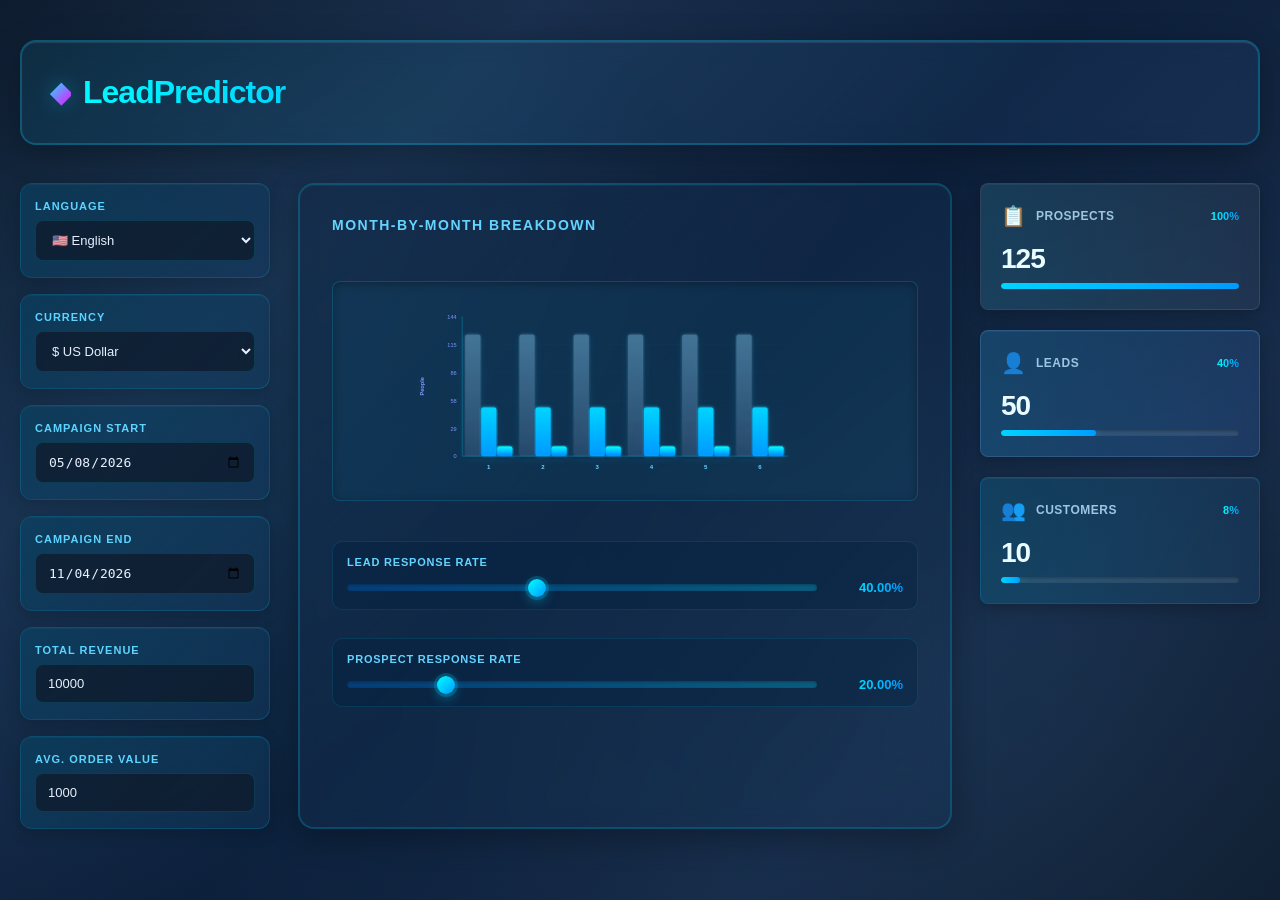
==== commit a950f5b7: "Modern design improvements: gradient backgrounds, improved chart with glow effects, hover animations" ====
--- a/index.html
+++ b/index.html
@@ -3,226 +3,115 @@
 <head>
     <meta charset="UTF-8">
     <meta name="viewport" content="width=device-width, initial-scale=1.0">
-    <title>Advanced Sales Calculator</title>
+    <title>LeadPredictor</title>
     <link rel="stylesheet" href="index.css">
 </head>
 <body>
     <div class="container">
         <!-- Header -->
         <div class="header">
-            <div class="header-icon">📊</div>
-            <div class="header-content">
-                <h1>Sales & Revenue Calculator</h1>
-                <p>Real-time business metrics and forecasting</p>
+            <div class="logo">LeadPredictor</div>
+        </div>
+
+        <!-- Left Panel - Settings -->
+        <div class="left-panel">
+            <div class="settings-section">
+                <label>Language</label>
+                <select id="language">
+                    <option value="en">🇺🇸 English</option>
+                    <option value="bg">🇧🇬 Български</option>
+                </select>
+            </div>
+
+            <div class="settings-section">
+                <label>Currency</label>
+                <select id="currency">
+                    <option value="usd">$ US Dollar</option>
+                    <option value="eur">€ Euro</option>
+                    <option value="bgn">лв BGN</option>
+                </select>
+            </div>
+
+            <div class="settings-section">
+                <label>Campaign Start</label>
+                <input type="date" id="campaignStart" value="2026-05-08">
+            </div>
+
+            <div class="settings-section">
+                <label>Campaign End</label>
+                <input type="date" id="campaignEnd" value="2026-11-04">
+            </div>
+
+            <div class="settings-section">
+                <label>Total Revenue</label>
+                <input type="number" id="totalRevenue" value="10000" min="0">
+            </div>
+
+            <div class="settings-section">
+                <label>Avg. Order Value</label>
+                <input type="number" id="avgOrderValue" value="1000" min="0">
             </div>
         </div>
 
-        <!-- Left Panel - Controls -->
-        <div class="left-panel">
-            <div class="panel-section">
-                <h3>Revenue Settings</h3>
-                <div class="form-group">
-                    <label>Starting Customers</label>
-                    <div class="input-wrapper">
-                        <input type="number" id="launchingCustomers" value="100" min="1">
-                        <span class="unit">people</span>
+        <!-- Center Panel - Chart -->
+        <div class="center-panel">
+            <h3>Month-by-Month Breakdown</h3>
+            <div class="chart-container">
+                <svg id="chart" viewBox="0 0 800 400" class="chart"></svg>
+            </div>
+            <div class="sliders-section">
+                <div class="slider-group">
+                    <label>Lead Response Rate</label>
+                    <div class="slider-wrapper">
+                        <input type="range" id="leadResponseRate" min="0" max="100" value="40">
+                        <span class="percentage" id="leadResponseDisplay">40.00%</span>
                     </div>
                 </div>
-                <div class="form-group">
-                    <label>Customer Growth Rate</label>
-                    <div class="slider-container">
-                        <input type="range" id="customerGrowthRate" min="0" max="100" value="10" step="0.1">
-                        <span class="value-display" id="growthRateDisplay">10.0%</span>
-                    </div>
-                </div>
-                <div class="form-group">
-                    <label>Average Order Value</label>
-                    <div class="input-wrapper">
-                        <span class="currency">$</span>
-                        <input type="number" id="avgOrderValue" value="50" min="1" step="1">
-                    </div>
-                </div>
-            </div>
-
-            <div class="panel-section">
-                <h3>Response Rates</h3>
-                <div class="form-group">
-                    <label>Lead Response Rate</label>
-                    <div class="slider-container">
-                        <input type="range" id="leadResponseRate" min="0" max="100" value="25" step="0.1">
-                        <span class="value-display" id="leadRateDisplay">25.0%</span>
-                    </div>
-                </div>
-                <div class="form-group">
-                    <label>Conversion Rate</label>
-                    <div class="slider-container">
-                        <input type="range" id="conversionRate" min="0" max="100" value="15" step="0.1">
-                        <span class="value-display" id="conversionRateDisplay">15.0%</span>
-                    </div>
-                </div>
-            </div>
-
-            <div class="panel-section">
-                <h3>Expenses</h3>
-                <div class="form-group">
-                    <label>Variable Cost Per Order</label>
-                    <div class="input-wrapper">
-                        <span class="currency">$</span>
-                        <input type="number" id="variableCost" value="15" min="0" step="1">
-                    </div>
-                </div>
-                <div class="form-group">
-                    <label>Fixed Monthly Cost</label>
-                    <div class="input-wrapper">
-                        <span class="currency">$</span>
-                        <input type="number" id="fixedCost" value="5000" min="0" step="100">
-                    </div>
-                </div>
-                <div class="form-group">
-                    <label>Customer Churn Rate</label>
-                    <div class="slider-container">
-                        <input type="range" id="churnRate" min="0" max="100" value="5" step="0.1">
-                        <span class="value-display" id="churnRateDisplay">5.0%</span>
+                <div class="slider-group">
+                    <label>Prospect Response Rate</label>
+                    <div class="slider-wrapper">
+                        <input type="range" id="prospectResponseRate" min="0" max="100" value="20">
+                        <span class="percentage" id="prospectResponseDisplay">20.00%</span>
                     </div>
                 </div>
             </div>
         </div>
 
-        <!-- Center Panel - Chart & Analysis -->
-        <div class="center-panel">
-            <div class="chart-section">
-                <h3>Revenue Forecast</h3>
-                <div class="chart-container">
-                    <div class="chart" id="revenueChart"></div>
+        <!-- Right Panel - Metrics -->
+        <div class="right-panel">
+            <div class="metric-card">
+                <div class="metric-header">
+                    <span class="metric-icon">📋</span>
+                    <span class="metric-title">Prospects</span>
+                    <span class="metric-percentage">100%</span>
                 </div>
-                <div class="chart-legend">
-                    <div class="legend-item">
-                        <div class="legend-color" style="background: linear-gradient(135deg, #00d4ff, #0099ff);"></div>
-                        <span>Total Revenue</span>
-                    </div>
-                    <div class="legend-item">
-                        <div class="legend-color" style="background: linear-gradient(135deg, #00ffaa, #00cc88);"></div>
-                        <span>Net Profit</span>
-                    </div>
+                <div class="metric-value" id="prospectsValue">125</div>
+                <div class="metric-bar">
+                    <div class="metric-bar-fill" style="width: 100%"></div>
                 </div>
             </div>
 
-            <div class="metrics-grid">
-                <div class="metric-box">
-                    <div class="metric-label">Total Customers</div>
-                    <div class="metric-value" id="totalCustomers">100</div>
-                    <div class="metric-change" id="totalCustomersChange">+10%</div>
+            <div class="metric-card">
+                <div class="metric-header">
+                    <span class="metric-icon">👤</span>
+                    <span class="metric-title">Leads</span>
+                    <span class="metric-percentage" id="leadsPercentage">20%</span>
                 </div>
-                <div class="metric-box">
-                    <div class="metric-label">Total Orders</div>
-                    <div class="metric-value" id="totalOrders">0</div>
-                    <div class="metric-change" id="totalOrdersChange">0</div>
-                </div>
-                <div class="metric-box">
-                    <div class="metric-label">Total Revenue</div>
-                    <div class="metric-value" id="totalRevenue">$0</div>
-                    <div class="metric-change" id="totalRevenueChange">$0</div>
-                </div>
-                <div class="metric-box">
-                    <div class="metric-label">Total Costs</div>
-                    <div class="metric-value" id="totalCosts">$0</div>
-                    <div class="metric-change" id="totalCostsChange">$0</div>
-                </div>
-                <div class="metric-box profitable">
-                    <div class="metric-label">Net Profit</div>
-                    <div class="metric-value" id="netProfit">$0</div>
-                    <div class="metric-change" id="netProfitChange">0%</div>
-                </div>
-                <div class="metric-box">
-                    <div class="metric-label">Profit Margin</div>
-                    <div class="metric-value" id="profitMargin">0%</div>
-                    <div class="metric-change" id="profitMarginChange">0%</div>
+                <div class="metric-value" id="leadsValue">25</div>
+                <div class="metric-bar">
+                    <div class="metric-bar-fill" id="leadsBarFill" style="width: 20%"></div>
                 </div>
             </div>
 
-            <div class="monthly-breakdown">
-                <h3>Monthly Breakdown</h3>
-                <div class="breakdown-table">
-                    <div class="breakdown-header">
-                        <div>Month</div>
-                        <div>Customers</div>
-                        <div>Orders</div>
-                        <div>Revenue</div>
-                        <div>Costs</div>
-                        <div>Profit</div>
-                    </div>
-                    <div id="monthlyDataContainer"></div>
+            <div class="metric-card">
+                <div class="metric-header">
+                    <span class="metric-icon">👥</span>
+                    <span class="metric-title">Customers</span>
+                    <span class="metric-percentage" id="customersPercentage">8%</span>
                 </div>
-            </div>
-        </div>
-
-        <!-- Right Panel - KPIs -->
-        <div class="right-panel">
-            <div class="kpi-section">
-                <h3>Key Performance Indicators</h3>
-                
-                <div class="kpi-item">
-                    <div class="kpi-label">Customer Acquisition</div>
-                    <div class="kpi-value" id="kpiAcquisition">+10/month</div>
-                    <div class="kpi-bar">
-                        <div class="kpi-fill" id="kpiAcquisitionBar" style="width: 30%;"></div>
-                    </div>
-                </div>
-
-                <div class="kpi-item">
-                    <div class="kpi-label">Monthly Growth</div>
-                    <div class="kpi-value" id="kpiGrowth">+10.0%</div>
-                    <div class="kpi-bar">
-                        <div class="kpi-fill" id="kpiGrowthBar" style="width: 20%;"></div>
-                    </div>
-                </div>
-
-                <div class="kpi-item">
-                    <div class="kpi-label">Revenue Per Customer</div>
-                    <div class="kpi-value" id="kpiRevenuePerCustomer">$0.00</div>
-                    <div class="kpi-bar">
-                        <div class="kpi-fill" id="kpiRevenuePerCustomerBar" style="width: 40%;"></div>
-                    </div>
-                </div>
-
-                <div class="kpi-item">
-                    <div class="kpi-label">Order Fulfillment</div>
-                    <div class="kpi-value" id="kpiFulfillment">0</div>
-                    <div class="kpi-bar">
-                        <div class="kpi-fill" id="kpiFulfillmentBar" style="width: 0%;"></div>
-                    </div>
-                </div>
-
-                <div class="kpi-item">
-                    <div class="kpi-label">Cost per Order</div>
-                    <div class="kpi-value" id="kpiCostPerOrder">$15.00</div>
-                    <div class="kpi-bar">
-                        <div class="kpi-fill" id="kpiCostPerOrderBar" style="width: 30%;"></div>
-                    </div>
-                </div>
-
-                <div class="kpi-item">
-                    <div class="kpi-label">Business Health</div>
-                    <div class="kpi-value" id="kpiHealth">Poor</div>
-                    <div class="kpi-bar">
-                        <div class="kpi-fill" id="kpiHealthBar" style="width: 20%; background: #ff6b6b;"></div>
-                    </div>
-                </div>
-            </div>
-
-            <div class="kpi-section">
-                <h3>Scenario Analysis</h3>
-                <div class="scenario-item">
-                    <div class="scenario-label">Break-even Point</div>
-                    <div class="scenario-value" id="breakEvenValue">Not reached</div>
-                </div>
-                <div class="scenario-item">
-                    <div class="scenario-label">ROI (12 months)</div>
-                    <div class="scenario-value" id="roiValue">0%</div>
-                </div>
-                <div class="scenario-item">
-                    <div class="scenario-label">Payback Period</div>
-                    <div class="scenario-value" id="paybackValue">∞ months</div>
+                <div class="metric-value" id="customersValue">10</div>
+                <div class="metric-bar">
+                    <div class="metric-bar-fill" id="customersBarFill" style="width: 8%"></div>
                 </div>
             </div>
         </div>
--- a/index.css
+++ b/index.css
@@ -5,149 +5,430 @@
 }
 
 body {
-    font-family: -apple-system, BlinkMacSystemFont, 'Segoe UI', Roboto, sans-serif;
-    background: linear-gradient(135deg, #0f172e 0%, #1a2847 100%);
+    font-family: 'Segoe UI', 'Helvetica Neue', sans-serif;
+    background: linear-gradient(135deg, #0f1c2e 0%, #1a2f4d 25%, #0d1f3a 50%, #162a47 75%, #0f1c2e 100%);
+    background-attachment: fixed;
     color: #e0e0e0;
-    padding: 30px 20px;
+    padding: 40px 20px;
     min-height: 100vh;
+    position: relative;
+    overflow-x: hidden;
+}
+
+body::before {
+    content: '';
+    position: fixed;
+    top: 0;
+    left: 0;
+    right: 0;
+    bottom: 0;
+    background: 
+        radial-gradient(circle at 20% 50%, rgba(0, 212, 255, 0.05) 0%, transparent 50%),
+        radial-gradient(circle at 80% 80%, rgba(100, 200, 255, 0.05) 0%, transparent 50%);
+    pointer-events: none;
+    z-index: 0;
 }
 
 .container {
     display: grid;
-    grid-template-columns: 280px 1fr 320px;
-    gap: 24px;
-    max-width: 1800px;
+    grid-template-columns: 220px 1fr 260px;
+    gap: 28px;
+    max-width: 1700px;
     margin: 0 auto;
+    position: relative;
+    z-index: 1;
 }
 
 /* Header */
 .header {
     grid-column: 1 / -1;
-    display: flex;
-    align-items: center;
-    gap: 16px;
+    padding: 32px 28px;
+    background: linear-gradient(135deg, rgba(0, 212, 255, 0.08) 0%, rgba(100, 150, 255, 0.08) 100%);
+    border: 2px solid rgba(0, 212, 255, 0.25);
+    border-radius: 16px;
     margin-bottom: 10px;
-    padding: 24px;
-    background: rgba(255, 255, 255, 0.05);
-    border: 1.5px solid rgba(0, 212, 255, 0.2);
-    border-radius: 12px;
-    box-shadow: 0 8px 32px rgba(0, 0, 0, 0.3);
-}
-
-.header-icon {
+    backdrop-filter: blur(10px);
+    box-shadow: 0 8px 32px rgba(0, 0, 0, 0.3), inset 0 1px 1px rgba(255, 255, 255, 0.1);
+}
+
+.logo {
     font-size: 32px;
-}
-
-.header-content h1 {
-    font-size: 28px;
-    font-weight: 700;
-    background: linear-gradient(90deg, #00d4ff, #0099ff);
+    font-weight: 800;
+    background: linear-gradient(90deg, #00ffff, #0099ff, #cc99ff);
     -webkit-background-clip: text;
     -webkit-text-fill-color: transparent;
     background-clip: text;
-}
-
-.header-content p {
-    font-size: 13px;
-    color: #7a9aff;
-    margin-top: 4px;
+    display: flex;
+    align-items: center;
+    gap: 12px;
+    letter-spacing: -1px;
+}
+
+.logo::before {
+    content: '◆';
+    font-size: 28px;
+    background: linear-gradient(135deg, #00ffff, #ff00ff);
+    -webkit-background-clip: text;
+    -webkit-text-fill-color: transparent;
+    background-clip: text;
+    filter: drop-shadow(0 0 10px rgba(0, 212, 255, 0.3));
 }
 
 /* Left Panel */
 .left-panel {
     display: flex;
     flex-direction: column;
-    gap: 20px;
-}
-
-.panel-section {
-    background: rgba(255, 255, 255, 0.04);
+    gap: 16px;
+}
+
+.settings-section {
+    background: linear-gradient(135deg, rgba(10, 40, 70, 0.6), rgba(20, 60, 100, 0.4));
+    border: 1.5px solid rgba(0, 212, 255, 0.2);
+    border-radius: 12px;
+    padding: 16px 14px;
+    backdrop-filter: blur(8px);
+    box-shadow: 0 4px 16px rgba(0, 0, 0, 0.2), inset 0 1px 1px rgba(255, 255, 255, 0.05);
+    transition: all 0.3s ease;
+    position: relative;
+}
+
+.settings-section::before {
+    content: '';
+    position: absolute;
+    top: 0;
+    left: 0;
+    right: 0;
+    bottom: 0;
+    background: linear-gradient(135deg, rgba(0, 212, 255, 0.1) 0%, transparent 100%);
+    border-radius: 12px;
+    pointer-events: none;
+}
+
+.settings-section:hover {
+    border-color: rgba(0, 212, 255, 0.4);
+    box-shadow: 0 6px 24px rgba(0, 212, 255, 0.15), inset 0 1px 1px rgba(255, 255, 255, 0.08);
+    transform: translateY(-2px);
+}
+
+.settings-section label {
+    display: block;
+    font-size: 11px;
+    font-weight: 700;
+    color: #64d4ff;
+    margin-bottom: 8px;
+    text-transform: uppercase;
+    letter-spacing: 1px;
+}
+
+.settings-section input,
+.settings-section select {
+    width: 100%;
+    padding: 11px 12px;
+    background: rgba(15, 28, 46, 0.8);
+    border: 1.5px solid rgba(0, 212, 255, 0.15);
+    border-radius: 8px;
+    color: #e8f0ff;
+    font-size: 13px;
+    font-weight: 500;
+    transition: all 0.3s ease;
+    position: relative;
+}
+
+.settings-section input:focus,
+.settings-section select:focus {
+    outline: none;
+    border-color: rgba(0, 212, 255, 0.6);
+    background: rgba(0, 212, 255, 0.12);
+    box-shadow: 0 0 12px rgba(0, 212, 255, 0.2), inset 0 0 8px rgba(0, 212, 255, 0.1);
+}
+
+/* Center Panel */
+.center-panel {
+    background: linear-gradient(135deg, rgba(15, 40, 70, 0.5), rgba(25, 60, 100, 0.3));
+    border: 2px solid rgba(0, 212, 255, 0.2);
+    border-radius: 16px;
+    padding: 32px;
+    backdrop-filter: blur(10px);
+    box-shadow: 0 8px 32px rgba(0, 0, 0, 0.3), inset 0 1px 1px rgba(255, 255, 255, 0.05);
+}
+
+.center-panel h3 {
+    font-size: 14px;
+    font-weight: 700;
+    color: #64d4ff;
+    margin-bottom: 24px;
+    text-transform: uppercase;
+    letter-spacing: 1.5px;
+}
+
+.chart-container {
+    background: linear-gradient(135deg, rgba(0, 0, 0, 0.4), rgba(0, 30, 60, 0.2));
     border: 1.5px solid rgba(0, 212, 255, 0.15);
     border-radius: 12px;
-    padding: 20px;
-    box-shadow: 0 4px 16px rgba(0, 0, 0, 0.2);
-}
-
-.panel-section h3 {
-    font-size: 14px;
-    font-weight: 600;
-    color: #00d4ff;
-    margin-bottom: 16px;
+    padding: 24px;
+    margin-bottom: 32px;
+    height: 360px;
+    display: flex;
+    align-items: center;
+    justify-content: center;
+    box-shadow: inset 0 2px 8px rgba(0, 0, 0, 0.3);
+}
+
+.chart {
+    width: 100%;
+    height: 100%;
+    filter: drop-shadow(0 2px 4px rgba(0, 212, 255, 0.1));
+}
+
+.sliders-section {
+    display: flex;
+    flex-direction: column;
+    gap: 28px;
+}
+
+.slider-group {
+    display: flex;
+    flex-direction: column;
+    gap: 12px;
+    padding: 14px;
+    background: rgba(0, 30, 60, 0.3);
+    border: 1px solid rgba(0, 212, 255, 0.12);
+    border-radius: 10px;
+    transition: all 0.3s ease;
+}
+
+.slider-group:hover {
+    background: rgba(0, 50, 100, 0.35);
+    border-color: rgba(0, 212, 255, 0.25);
+}
+
+.slider-group label {
+    font-size: 11px;
+    font-weight: 700;
+    color: #64d4ff;
     text-transform: uppercase;
-    letter-spacing: 1px;
-}
-
-.form-group {
-    margin-bottom: 16px;
-}
-
-.form-group:last-child {
-    margin-bottom: 0;
-}
-
-.form-group label {
-    display: block;
-    font-size: 12px;
-    font-weight: 600;
-    color: #a0c0ff;
-    margin-bottom: 8px;
-    text-transform: uppercase;
-    letter-spacing: 0.5px;
-}
-
-.input-wrapper {
+    letter-spacing: 0.8px;
+}
+
+.slider-wrapper {
     display: flex;
     align-items: center;
-    gap: 8px;
-}
-
-.input-wrapper input {
+    gap: 16px;
+}
+
+.slider-wrapper input[type="range"] {
     flex: 1;
-    padding: 10px 12px;
-    background: rgba(255, 255, 255, 0.06);
-    border: 1.5px solid rgba(0, 212, 255, 0.2);
-    border-radius: 8px;
-    color: white;
-    font-size: 14px;
-    transition: all 0.3s ease;
-}
-
-.input-wrapper input:focus {
-    outline: none;
-    background: rgba(0, 212, 255, 0.1);
-    border-color: #00d4ff;
-    box-shadow: 0 0 0 3px rgba(0, 212, 255, 0.15);
-}
-
-.input-wrapper .currency,
-.input-wrapper .unit {
-    font-size: 13px;
-    color: #7a9aff;
-    font-weight: 600;
-}
-
-.slider-container {
-    display: flex;
-    align-items: center;
-    gap: 10px;
-}
-
-.slider-container input[type="range"] {
-    flex: 1;
-    height: 6px;
-    border-radius: 3px;
-    background: linear-gradient(90deg, rgba(0, 212, 255, 0.2) 0%, rgba(0, 212, 255, 0.4) 100%);
+    height: 7px;
+    border-radius: 4px;
+    background: linear-gradient(90deg, rgba(0, 100, 200, 0.4) 0%, rgba(0, 212, 255, 0.3) 100%);
     outline: none;
     -webkit-appearance: none;
     appearance: none;
     cursor: pointer;
-}
-
-.slider-container input[type="range"]::-webkit-slider-thumb {
+    box-shadow: inset 0 1px 3px rgba(0, 0, 0, 0.3);
+}
+
+.slider-wrapper input[type="range"]::-webkit-slider-thumb {
     -webkit-appearance: none;
     appearance: none;
     width: 18px;
     height: 18px;
+    border-radius: 50%;
+    background: linear-gradient(135deg, #00ffff, #0099ff);
+    cursor: pointer;
+    box-shadow: 0 0 0 3px rgba(0, 212, 255, 0.2), 0 4px 12px rgba(0, 212, 255, 0.4);
+    transition: all 0.3s ease;
+}
+
+.slider-wrapper input[type="range"]::-webkit-slider-thumb:hover {
+    box-shadow: 0 0 0 6px rgba(0, 212, 255, 0.3), 0 6px 20px rgba(0, 212, 255, 0.6);
+    transform: scale(1.1);
+}
+
+.slider-wrapper input[type="range"]::-moz-range-thumb {
+    width: 18px;
+    height: 18px;
+    border-radius: 50%;
+    background: linear-gradient(135deg, #00ffff, #0099ff);
+    cursor: pointer;
+    border: none;
+    box-shadow: 0 0 0 3px rgba(0, 212, 255, 0.2), 0 4px 12px rgba(0, 212, 255, 0.4);
+    transition: all 0.3s ease;
+}
+
+.percentage {
+    font-size: 13px;
+    font-weight: 700;
+    background: linear-gradient(90deg, #00ffff, #0099ff);
+    -webkit-background-clip: text;
+    -webkit-text-fill-color: transparent;
+    background-clip: text;
+    min-width: 70px;
+    text-align: right;
+}
+
+/* Right Panel - Metrics */
+.right-panel {
+    display: flex;
+    flex-direction: column;
+    gap: 18px;
+}
+
+.metric-card {
+    background: linear-gradient(135deg, rgba(20, 50, 90, 0.6), rgba(30, 70, 120, 0.4));
+    border: 1.5px solid rgba(0, 212, 255, 0.2);
+    border-radius: 14px;
+    padding: 20px 18px;
+    backdrop-filter: blur(8px);
+    box-shadow: 0 4px 16px rgba(0, 0, 0, 0.25), inset 0 1px 1px rgba(255, 255, 255, 0.06);
+    transition: all 0.35s cubic-bezier(0.23, 1, 0.320, 1);
+    position: relative;
+    overflow: hidden;
+}
+
+.metric-card::before {
+    content: '';
+    position: absolute;
+    top: 0;
+    left: -100%;
+    right: 0;
+    bottom: 0;
+    background: linear-gradient(90deg, transparent, rgba(0, 212, 255, 0.1), transparent);
+    pointer-events: none;
+}
+
+.metric-card:hover {
+    border-color: rgba(0, 212, 255, 0.4);
+    box-shadow: 0 8px 32px rgba(0, 212, 255, 0.2), inset 0 1px 1px rgba(255, 255, 255, 0.1);
+    transform: translateY(-4px);
+}
+
+.metric-card:nth-child(2) {
+    background: linear-gradient(135deg, rgba(30, 60, 100, 0.6), rgba(40, 80, 140, 0.4));
+    border-color: rgba(100, 200, 255, 0.25);
+}
+
+.metric-card:nth-child(2):hover {
+    border-color: rgba(100, 200, 255, 0.45);
+}
+
+.metric-card:nth-child(3) {
+    background: linear-gradient(135deg, rgba(20, 50, 80, 0.6), rgba(30, 70, 110, 0.4));
+    border-color: rgba(0, 180, 255, 0.25);
+}
+
+.metric-card:nth-child(3):hover {
+    border-color: rgba(0, 180, 255, 0.45);
+}
+
+.metric-header {
+    display: flex;
+    align-items: center;
+    gap: 10px;
+    margin-bottom: 14px;
+    justify-content: space-between;
+}
+
+.metric-icon {
+    font-size: 22px;
+}
+
+.metric-title {
+    flex: 1;
+    font-size: 11px;
+    font-weight: 700;
+    color: #64d4ff;
+    text-transform: uppercase;
+    letter-spacing: 0.8px;
+}
+
+.metric-percentage {
+    font-size: 12px;
+    font-weight: 700;
+    background: linear-gradient(90deg, #00ffff, #0099ff);
+    -webkit-background-clip: text;
+    -webkit-text-fill-color: transparent;
+    background-clip: text;
+}
+
+.metric-value {
+    font-size: 38px;
+    font-weight: 800;
+    color: #ffffff;
+    margin-bottom: 14px;
+    letter-spacing: -1px;
+}
+
+.metric-bar {
+    height: 7px;
+    background: rgba(0, 0, 0, 0.4);
+    border-radius: 4px;
+    overflow: hidden;
+    box-shadow: inset 0 1px 3px rgba(0, 0, 0, 0.3);
+}
+
+.metric-bar-fill {
+    height: 100%;
+    background: linear-gradient(90deg, #00ffff, #0099ff, #00d4ff);
+    border-radius: 4px;
+    transition: width 0.4s cubic-bezier(0.23, 1, 0.320, 1);
+    box-shadow: 0 0 12px rgba(0, 212, 255, 0.5);
+}
+
+.metric-card {
+    background: rgba(255, 255, 255, 0.05);
+    border: 1px solid rgba(255, 255, 255, 0.1);
+    border-radius: 8px;
+    padding: 20px;
+}
+
+.metric-header {
+    display: flex;
+    align-items: center;
+    gap: 10px;
+    margin-bottom: 15px;
+    justify-content: space-between;
+}
+
+.metric-icon {
+    font-size: 20px;
+}
+
+.metric-title {
+    flex: 1;
+    font-size: 12px;
+    font-weight: 600;
+    color: #a8c5e0;
+    text-transform: uppercase;
+    letter-spacing: 0.5px;
+}
+
+.metric-percentage {
+    font-size: 11px;
+    font-weight: 600;
+    color: #00d4ff;
+}
+
+.metric-value {
+    font-size: 36px;
+    font-weight: 700;
+    color: white;
+    margin-bottom: 12px;
+}
+
+.metric-bar {
+    height: 6px;
+    background: rgba(255, 255, 255, 0.1);
+    border-radius: 3px;
+    overflow: hidden;
+}
+
+.metric-bar-fill {
+    height: 100%;
+    background: linear-gradient(90deg, #00d4ff, #0099ff);
+    border-radius: 3px;
+    transition: width 0.3s ease;
+}
     border-radius: 50%;
     background: linear-gradient(135deg, #00d4ff, #0099ff);
     cursor: pointer;
